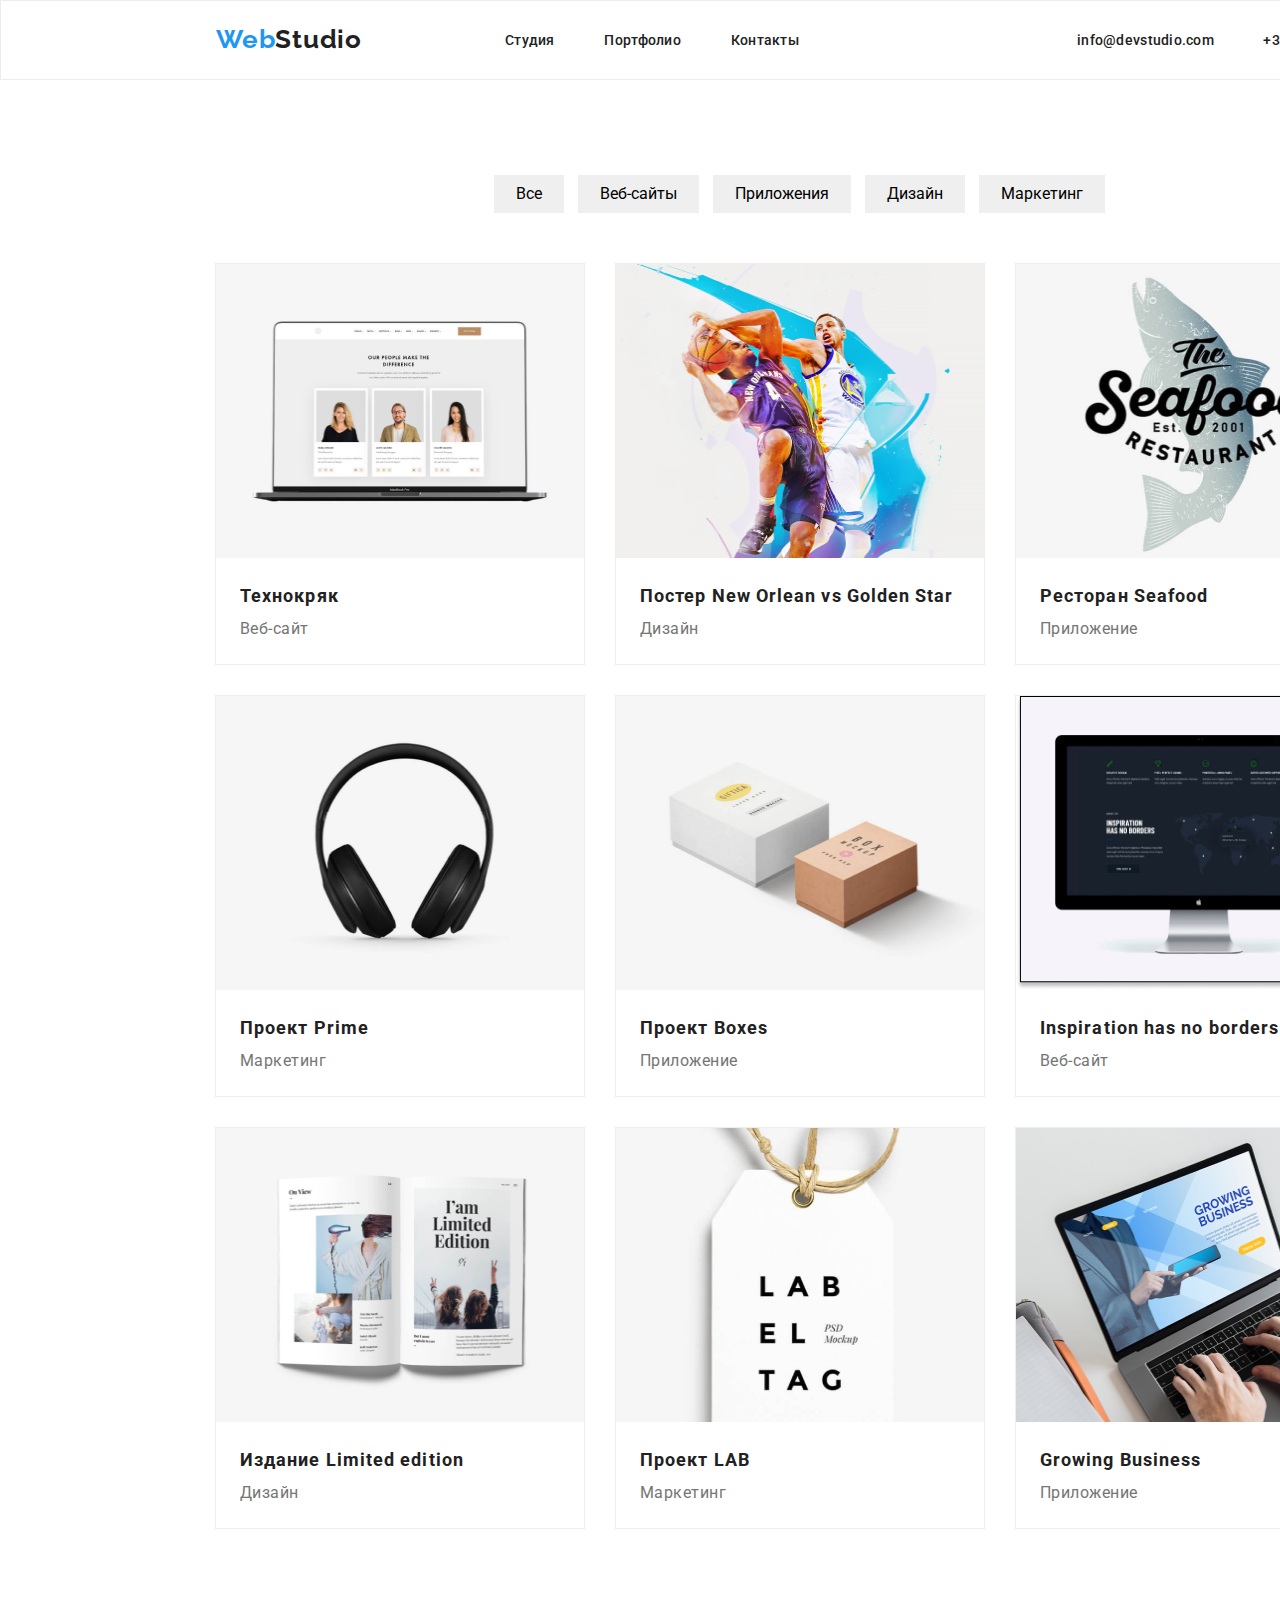
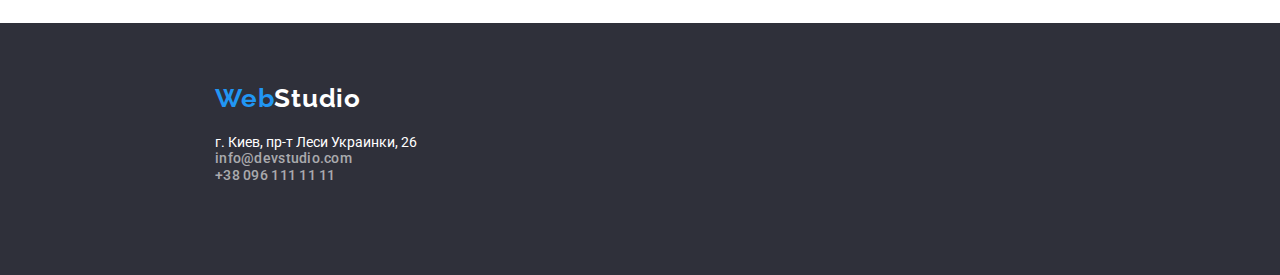
==== portfolio.html @ d3f6ed9a "dz3flex" ====
<!DOCTYPE html>
<html lang="ru">
  <head>
    <meta charset="UTF-8" />
    <meta http-equiv="X-UA-Compatible" content="IE=edge" />
    <meta name="viewport" content="width=device-width, initial-scale=1.0" />
    <title>Portfolio</title>
    <!-- Сначала нормализатор -->
    <link
      rel="stylesheet"
      href="https://cdnjs.cloudflare.com/ajax/libs/modern-normalize/1.0.0/modern-normalize.min.css"
    />
    <link rel="preconnect" href="https://fonts.gstatic.com" />
    <link
      href="https://fonts.googleapis.com/css2?family=Raleway:wght@700&family=Roboto:wght@400;500;700;900&display=swap"
      rel="stylesheet"
    />
    <link rel="stylesheet" href="./css/styles.css" />
  </head>
  <body>
    <div class="portfolio-container">
      <header>
        <div class="header-container">
          <a lang="en" href="./index.html" class="logo">
            <span class="logo-color-blue">Web</span>Studio</a
          >
          <nav class="nav">
            <ul class="nav-links">
              <li><a href="./index.html" class="link">Студия</a></li>
              <li><a href="./portfolio.html" class="link">Портфолио</a></li>
              <li><a href="#" class="link">Контакты</a></li>
            </ul>
            <ul class="contacts-links">
              <li><a href="mailto:info@devstudio.com" class="link">info@devstudio.com</a></li>
              <li><a href="tel:+380961111111" class="link">+38 096 111 11 11</a></li>
            </ul>
          </nav>
        </div>
      </header>
      <main>
        <div class="main-section">
          <!--Filters section-->
          <h1 class="hidden">Фильтры</h1>
          <nav class="buttons-box">
            <ul class="filter-buttons">
              <li><button type="button" class="button">Все</button></li>
              <li><button type="button" class="button">Веб-сайты</button></li>
              <li><button type="button" class="button">Приложения</button></li>
              <li><button type="button" class="button">Дизайн</button></li>
              <li><button type="button" class="button">Маркетинг</button></li>
            </ul>
          </nav>
          <!--Projects section-->
          <section class="projects">
            <ul class="projects-set">
              <li class="item">
                <img src="./images/img2.1.png" alt="вебсайт" width="370" height="294" />
                <div class="item-text">
                  <h2 class="project-title">Технокряк</h2>
                  <p class="project-text">Веб-сайт</p>
                </div>
              </li>
              <li class="item">
                <img src="./images/img2.2.png" alt="вебсайт" width="370" height="294" />
                <div class="item-text">
                  <h2 class="project-title">Постер New Orlean vs Golden Star</h2>
                  <p class="project-text">Дизайн</p>
                </div>
              </li>
              <li class="item">
                <img src="./images/img2.3.png" alt="вебсайт" width="370" height="294" />
                <div class="item-text">
                  <h2 class="project-title">Ресторан Seafood</h2>
                  <p class="project-text">Приложение</p>
                </div>
              </li>
              <li class="item">
                <img src="./images/img2.4.png" alt="вебсайт" width="370" height="294" />
                <div class="item-text">
                  <h2 class="project-title">Проект Prime</h2>
                  <p class="project-text">Маркетинг</p>
                </div>
              </li>
              <li class="item">
                <img src="./images/img2.5.png" alt="вебсайт" width="370" height="294" />
                <div class="item-text">
                  <h2 class="project-title">Проект Boxes</h2>
                  <p class="project-text">Приложение</p>
                </div>
              </li>
              <li class="item">
                <img src="./images/img2.6.png" alt="вебсайт" width="370" height="294" />
                <div class="item-text">
                  <h2 class="project-title">Inspiration has no borders</h2>
                  <p class="project-text">Веб-сайт</p>
                </div>
              </li>
              <li class="item">
                <img src="./images/img2.7.png" alt="вебсайт" width="370" height="294" />
                <div class="item-text">
                  <h2 class="project-title">Издание Limited edition</h2>
                  <p class="project-text">Дизайн</p>
                </div>
              </li>
              <li class="item">
                <img src="./images/img2.8.png" alt="вебсайт" width="370" height="294" />
                <div class="item-text">
                  <h2 class="project-title">Проект LAB</h2>
                  <p class="project-text">Маркетинг</p>
                </div>
              </li>
              <li class="item">
                <img src="./images/img2.9.png" alt="вебсайт" width="370" height="294" />
                <div class="item-text">
                  <h2 class="project-title">Growing Business</h2>
                  <p class="project-text">Приложение</p>
                </div>
              </li>
            </ul>
          </section>
        </div>
      </main>
      <footer>
        <div class="footer-container">
          <a lang="en" href="./index.html" class="logo">
            <span class="logo-color-blue">Web</span><span class="logo-color-white">Studio</span></a
          >
          <address class="adress">
            <ul>
              <li>
                <p>г. Киев, пр-т Леси Украинки, 26</p>
              </li>
              <li>
                <a href="mailto:info@devstudio.com" class="link">info@devstudio.com</a>
              </li>
              <li>
                <a href="tel:+380961111111" class="link">+38 096 111 11 11</a>
              </li>
            </ul>
          </address>
        </div>
      </footer>
    </div>
  </body>
</html>
---- css/styles.css ----
*,
*::after,
*::before {
  box-sizing: border-box;
  margin: 0;
  padding: 0;
}
:root {
  --main-font: 'Roboto';
  --accent-font: 'Raleway';
  --primary-text-color: #212121;
  --primary-white-color: #ffff;
  --accent-color-blue: #2196f3;
  --accent-color-grey: #757575;
  --projects-set-gap: 30px;
}
body {
  font-family: 'Roboto', 'Raleway', sans-serif;
  background-color: #e5e5e5;
  color: var(--primary-text-color);
}
a {
  text-decoration: none;
}
ul {
  list-style: none;
}
img {
  display: block;
  max-width: 100%;
}
.studio-container {
  background-color: var(--primary-white-color);
  width: 1600px;
  margin: 0 auto;
  padding: 0;
}

.button {
  border: none;
}

.header-container {
  width: 1600px;
  height: 80px;
  margin: 0 auto;
  padding: 0 215px;
  display: flex;
  align-items: center;
  border: 1px solid #ececec;
}

.nav {
  width: 1455px;
  display: flex;
  justify-content: space-between;
}
.nav-links {
  display: flex;
  align-items: center;
  width: 294px;
  justify-content: space-between;
  margin-left: 50px;
}
.contacts-links {
  display: flex;
  align-items: center;
  width: 307px;
  justify-content: space-between;
  margin-left: 50px;
}
.logo {
  color: var(--primary-text-color);
  font-family: var(--accent-font);
  line-height: 80px;
  font-weight: bold;
  font-style: normal;
  font-size: 26px;
  line-height: 1.2em;
  letter-spacing: 0.03em;
  margin-right: 93px;
}
.logo-color-blue {
  color: var(--accent-color-blue);
}
.logo-color-white {
  color: var(--primary-white-color);
}
.link {
  font-family: var(--main-font);
  font-style: normal;
  font-weight: 500;
  font-size: 14px;
  line-height: 1.14em;
  letter-spacing: 0.02em;
  color: var(--primary-text-color);
  cursor: pointer;
}

.contacts-links {
  color: var(--accent-color-grey);
}
.footer-container .link {
  color: rgba(255, 255, 255, 0.6);
}
.link:hover,
.link:focus {
  color: var(--accent-color-blue);
}
.hero {
  color: var(--primary-white-color);
  background-color: #2f303a;
  padding: 200px 452px 199px 452px;
  display: flex;
  flex-direction: column;
  align-items: center;
  width: 1600px;
  margin: 0 auto;
}

.hero-title {
  font-family: var(--main-font);
  font-weight: 900;
  font-size: 44px;
  line-height: 1.36em;
  letter-spacing: 6%;
  color: var(--primary-white-color);
  margin-bottom: 30px;
  text-transform: uppercase;
  text-align: center;
  width: 696px;
  height: 120px;
}

.hero-button {
  width: 200px;
  height: 50px;
  background: var(--accent-color-blue);
  border-radius: 4px;
  color: var(--primary-white-color);
  cursor: pointer;
  font-family: var(--main-font);
  font-size: 16px;
  font-weight: 700;
  padding: 10px 32px;
}

.hidden {
  overflow: hidden;
  width: 1px;
  height: 1px;
  opacity: 0;
}
.section-title {
  font-family: var(--main-font);
  font-style: normal;
  font-weight: bold;
  font-size: 36px;
  line-height: 1.16em;
  text-align: center;
  letter-spacing: 0.03em;
  color: var(--primary-text-color);
}
.features {
  display: flex;
  justify-content: space-between;
}
.features-container {
  width: 1170px;
  height: 101px;
  margin: 0 auto;
  margin: 94px 215px;
}
.features-list li:not(:last-child) {
  margin-right: 30px;
}
.features-list li {
  width: 270px;
  height: 101px;
}
.features-title {
  font-family: var(--main-font);
  font-weight: 700;
  font-size: 14px;
  font-style: normal;
  line-height: 1.17em;
  letter-spacing: 0.03em;
  color: var(--primary-text-color);
  text-transform: uppercase;
  margin-bottom: 10px;
}

.features-text {
  font-family: var(--main-font);
  font-weight: 400;
  font-size: 14px;
  font-style: normal;
  line-height: 1.71em;
  color: var(--accent-color-grey);
}
.features-list {
  display: flex;
  justify-content: space-between;
}

.activities-container {
  width: 1170px;
  height: 386px;
  margin: 0 auto;
  margin: 0 215px 20px 215px;
}
.activities-list {
  display: flex;
  justify-content: space-between;
}
.activities-list li:not(:last-child) {
  margin-right: 30px;
}
.section-title {
  font-family: var(--main-font);
  font-weight: 700;
  font-size: 36px;
  font-style: normal;
  line-height: 1.17em;
  color: var(--primary-text-color);
  margin-bottom: 50px;
}
.team-container {
  background-color: #f5f4fa;
  width: 1600px;
  height: 648px;
  margin: 0 auto;
  margin-bottom: 74px;
}
.team-section {
  padding: 94px 215px;
}
.team-list {
  width: 1170px;
  height: 368px;
  display: flex;
  justify-content: space-between;
}
.team-list li:not(:last-child) {
  margin-right: 30px;
}
.team-list li {
  width: 270px;
  height: 368px;
  border-radius: 4px;
  box-shadow: 2px 2px 20px #cfcbcb, 5px 5px 5px #444141;
}

.team-title {
  font-family: var(--main-font);
  font-style: normal;
  font-weight: 500;
  font-size: 16px;
  line-height: 1.18em;
  text-align: center;
  letter-spacing: 0.03em;
  margin: 30px 59px 10px 59px;
}
.team-text {
  font-family: var(--main-font);
  font-style: normal;
  font-weight: normal;
  font-size: 16px;
  line-height: 1.18em;
  text-align: center;
  letter-spacing: 0.03em;
  color: var(--accent-color-grey);
}
.footer-container {
  background-color: #2f303a;
  width: 1600px;
  height: 252px;
  margin: 0 auto;
  display: flex;
  flex-direction: column;
  padding: 60px 1154px 60px 215px;
}

.adress {
  font-family: var(--main-font);
  font-size: 14px;
  font-style: normal;
  color: var(--primary-white-color);
  padding-top: 20px;
}
/*Portfolio*/

.portfolio-container {
  background-color: var(--primary-white-color);
  width: 1600px;
  padding: 0;
  margin: 0 auto;
}
.main-section {
  background-color: var(--primary-white-color);
  width: 1170px;
  margin: 94px 215px;
  padding: 0;
}
.projects {
  width: 1170px;
}
.projects-set {
  margin: 0;
  padding: 0;
  display: flex;
  flex-wrap: wrap;
  margin-left: calc(-1 * var(--projects-set-gap));
  margin-top: calc(-1 * var(--projects-set-gap));
}
.projects-set > .item {
  border: 1px solid #eeeeee;
  width: 370px;
  margin-left: var(--projects-set-gap);
  margin-top: var(--projects-set-gap);
  padding: 0;
}
.item-text {
  padding: 20px 24px;
}
.filter-buttons {
  border-radius: 4px;
  cursor: pointer;
  font-family: var(--main-font);
  font-style: normal;
  font-weight: 500;
  font-size: 16px;
  line-height: 1.16em;
  color: var(--primary-text-color);
  display: flex;
  justify-content: space-between;
}
.filter-buttons .button {
  height: 38px;
  padding: 6px 22px;
}
.buttons-box {
  width: 611px;
  height: 54px;
  margin: 0 279px 34px 279px;
}
.button:hover,
.button:focus {
  background-color: var(--accent-color-blue);
  color: var(--primary-white-color);
}

.project-title {
  font-family: var(--main-font);
  font-style: normal;
  font-weight: bold;
  font-size: 18px;
  line-height: 2em;
  letter-spacing: 0.06em;
  color: var(--primary-text-color);
}
.project-text {
  font-family: var(--main-font);
  font-style: normal;
  font-weight: normal;
  font-size: 16px;
  line-height: 1.87em;
  letter-spacing: 0.03em;
  color: var(--accent-color-grey);
}
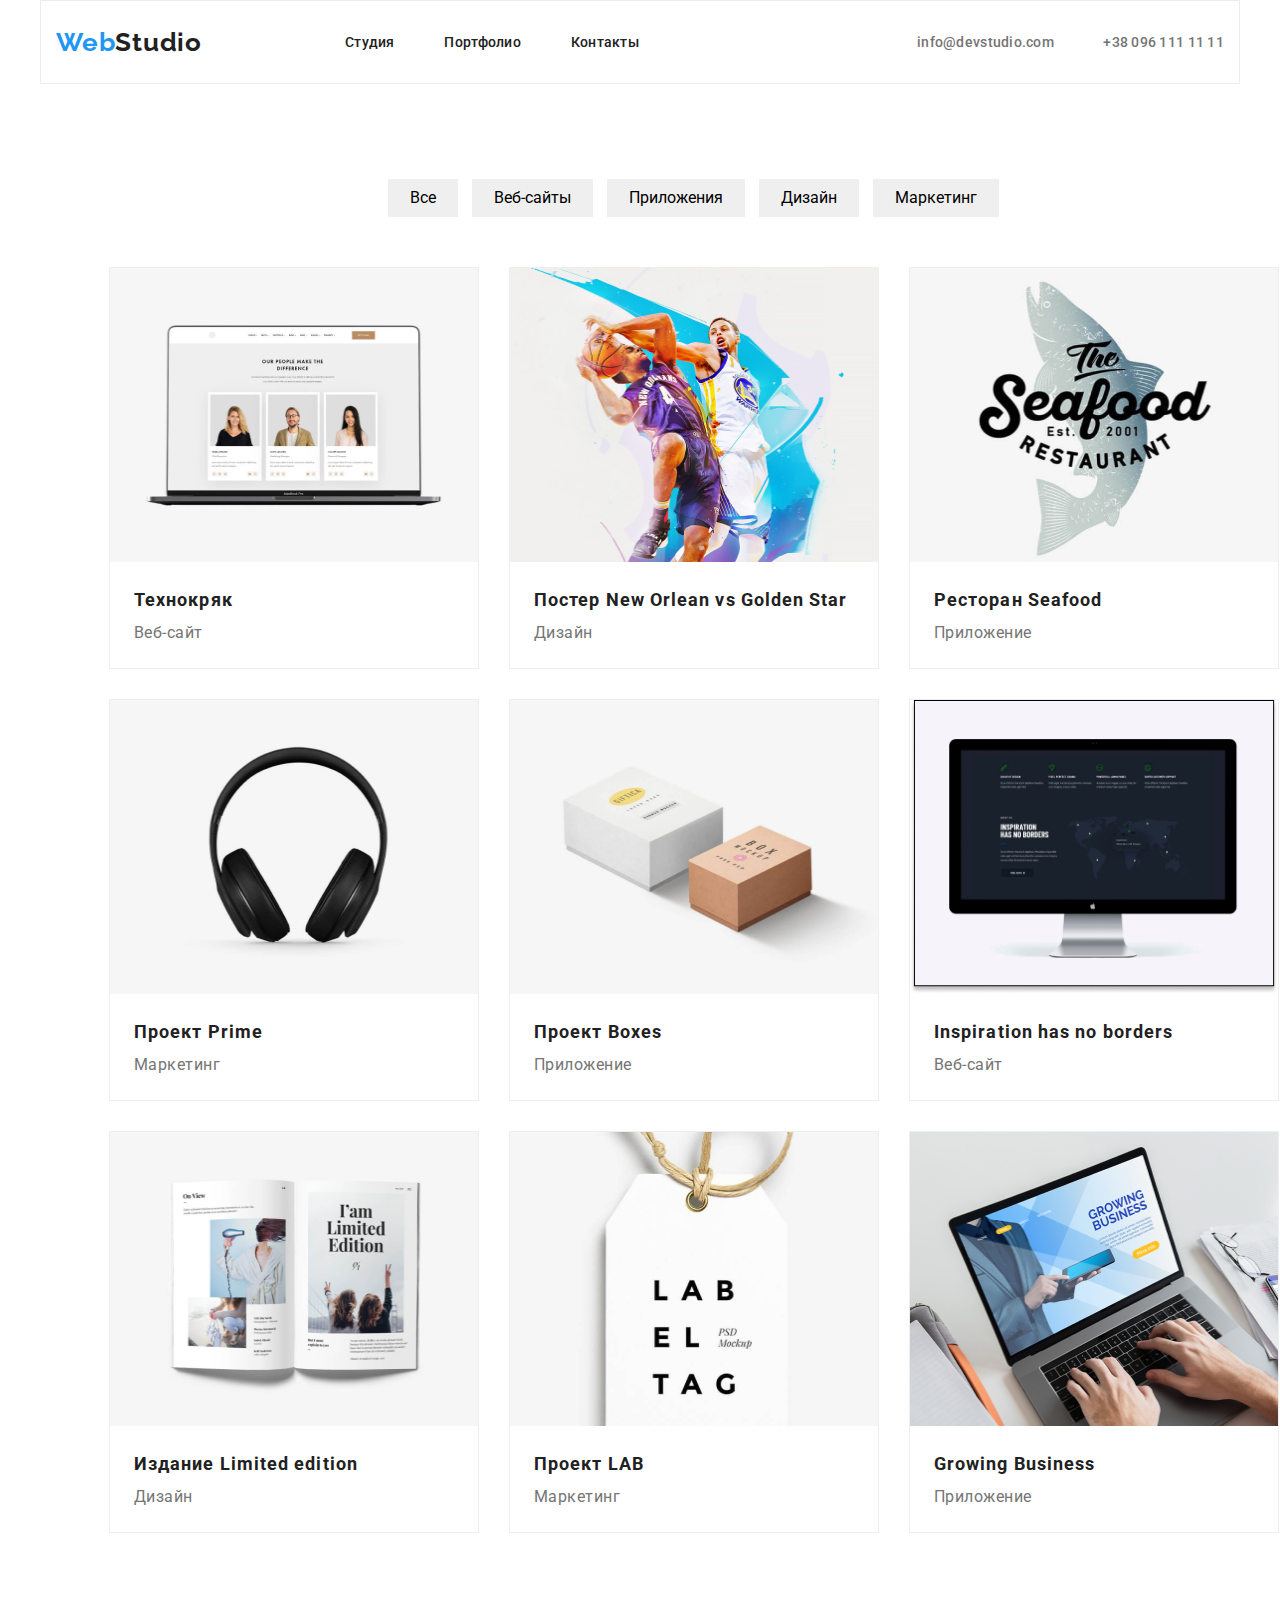
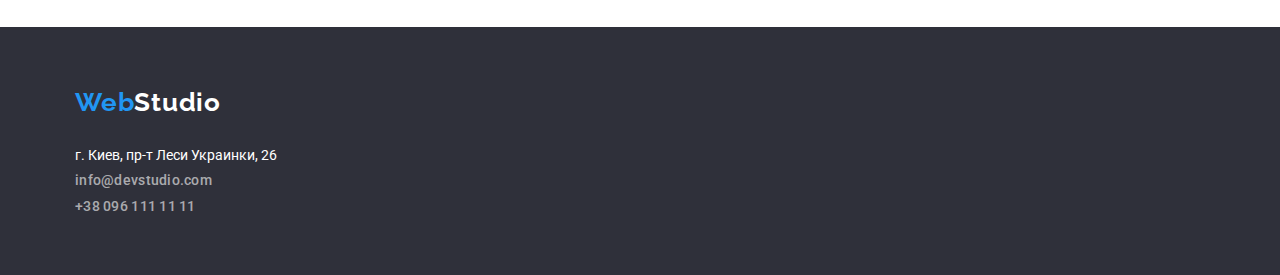
==== commit 19629494: "dz3changes" ====
--- a/portfolio.html
+++ b/portfolio.html
@@ -18,128 +18,126 @@
     <link rel="stylesheet" href="./css/styles.css" />
   </head>
   <body>
-    <div class="portfolio-container">
-      <header>
-        <div class="header-container">
-          <a lang="en" href="./index.html" class="logo">
-            <span class="logo-color-blue">Web</span>Studio</a
-          >
-          <nav class="nav">
-            <ul class="nav-links">
-              <li><a href="./index.html" class="link">Студия</a></li>
-              <li><a href="./portfolio.html" class="link">Портфолио</a></li>
-              <li><a href="#" class="link">Контакты</a></li>
-            </ul>
-            <ul class="contacts-links">
-              <li><a href="mailto:info@devstudio.com" class="link">info@devstudio.com</a></li>
-              <li><a href="tel:+380961111111" class="link">+38 096 111 11 11</a></li>
-            </ul>
-          </nav>
-        </div>
-      </header>
-      <main>
-        <div class="main-section">
-          <!--Filters section-->
-          <h1 class="hidden">Фильтры</h1>
-          <nav class="buttons-box">
-            <ul class="filter-buttons">
-              <li><button type="button" class="button">Все</button></li>
-              <li><button type="button" class="button">Веб-сайты</button></li>
-              <li><button type="button" class="button">Приложения</button></li>
-              <li><button type="button" class="button">Дизайн</button></li>
-              <li><button type="button" class="button">Маркетинг</button></li>
-            </ul>
-          </nav>
-          <!--Projects section-->
-          <section class="projects">
-            <ul class="projects-set">
-              <li class="item">
-                <img src="./images/img2.1.png" alt="вебсайт" width="370" height="294" />
-                <div class="item-text">
-                  <h2 class="project-title">Технокряк</h2>
-                  <p class="project-text">Веб-сайт</p>
-                </div>
-              </li>
-              <li class="item">
-                <img src="./images/img2.2.png" alt="вебсайт" width="370" height="294" />
-                <div class="item-text">
-                  <h2 class="project-title">Постер New Orlean vs Golden Star</h2>
-                  <p class="project-text">Дизайн</p>
-                </div>
-              </li>
-              <li class="item">
-                <img src="./images/img2.3.png" alt="вебсайт" width="370" height="294" />
-                <div class="item-text">
-                  <h2 class="project-title">Ресторан Seafood</h2>
-                  <p class="project-text">Приложение</p>
-                </div>
-              </li>
-              <li class="item">
-                <img src="./images/img2.4.png" alt="вебсайт" width="370" height="294" />
-                <div class="item-text">
-                  <h2 class="project-title">Проект Prime</h2>
-                  <p class="project-text">Маркетинг</p>
-                </div>
-              </li>
-              <li class="item">
-                <img src="./images/img2.5.png" alt="вебсайт" width="370" height="294" />
-                <div class="item-text">
-                  <h2 class="project-title">Проект Boxes</h2>
-                  <p class="project-text">Приложение</p>
-                </div>
-              </li>
-              <li class="item">
-                <img src="./images/img2.6.png" alt="вебсайт" width="370" height="294" />
-                <div class="item-text">
-                  <h2 class="project-title">Inspiration has no borders</h2>
-                  <p class="project-text">Веб-сайт</p>
-                </div>
-              </li>
-              <li class="item">
-                <img src="./images/img2.7.png" alt="вебсайт" width="370" height="294" />
-                <div class="item-text">
-                  <h2 class="project-title">Издание Limited edition</h2>
-                  <p class="project-text">Дизайн</p>
-                </div>
-              </li>
-              <li class="item">
-                <img src="./images/img2.8.png" alt="вебсайт" width="370" height="294" />
-                <div class="item-text">
-                  <h2 class="project-title">Проект LAB</h2>
-                  <p class="project-text">Маркетинг</p>
-                </div>
-              </li>
-              <li class="item">
-                <img src="./images/img2.9.png" alt="вебсайт" width="370" height="294" />
-                <div class="item-text">
-                  <h2 class="project-title">Growing Business</h2>
-                  <p class="project-text">Приложение</p>
-                </div>
-              </li>
-            </ul>
-          </section>
-        </div>
-      </main>
-      <footer>
-        <div class="footer-container">
-          <a lang="en" href="./index.html" class="logo">
-            <span class="logo-color-blue">Web</span><span class="logo-color-white">Studio</span></a
-          >
-          <address class="adress">
-            <ul>
-              <li>
-                <p>г. Киев, пр-т Леси Украинки, 26</p>
-              </li>
-              <li>
-                <a href="mailto:info@devstudio.com" class="link">info@devstudio.com</a>
-              </li>
-              <li>
-                <a href="tel:+380961111111" class="link">+38 096 111 11 11</a>
-              </li>
-            </ul>
-          </address>
-        </div>
-      </footer>
-    </div>
+    <header class="page-header">
+      <div class="container">
+        <a lang="en" href="./index.html" class="logo">
+          <span class="logo-color-blue">Web</span>Studio</a
+        >
+        <nav class="nav">
+          <ul class="nav-links">
+            <li><a href="./index.html" class="link">Студия</a></li>
+            <li><a href="./portfolio.html" class="link">Портфолио</a></li>
+            <li><a href="#" class="link">Контакты</a></li>
+          </ul>
+          <ul class="contacts-links">
+            <li><a href="mailto:info@devstudio.com" class="link">info@devstudio.com</a></li>
+            <li><a href="tel:+380961111111" class="link">+38 096 111 11 11</a></li>
+          </ul>
+        </nav>
+      </div>
+    </header>
+    <main class="main-section">
+      <!--Filters section-->
+      <div class="container">
+        <h1 class="hidden">Фильтры</h1>
+        <nav class="buttons-box">
+          <ul class="filter-buttons">
+            <li><button type="button" class="button">Все</button></li>
+            <li><button type="button" class="button">Веб-сайты</button></li>
+            <li><button type="button" class="button">Приложения</button></li>
+            <li><button type="button" class="button">Дизайн</button></li>
+            <li><button type="button" class="button">Маркетинг</button></li>
+          </ul>
+        </nav>
+        <!--Projects section-->
+        <section class="projects">
+          <ul class="projects-set">
+            <li class="item">
+              <img src="./images/img2.1.png" alt="вебсайт" width="370" height="294" />
+              <div class="item-text">
+                <h2 class="project-title">Технокряк</h2>
+                <p class="project-text">Веб-сайт</p>
+              </div>
+            </li>
+            <li class="item">
+              <img src="./images/img2.2.png" alt="вебсайт" width="370" height="294" />
+              <div class="item-text">
+                <h2 class="project-title">Постер New Orlean vs Golden Star</h2>
+                <p class="project-text">Дизайн</p>
+              </div>
+            </li>
+            <li class="item">
+              <img src="./images/img2.3.png" alt="вебсайт" width="370" height="294" />
+              <div class="item-text">
+                <h2 class="project-title">Ресторан Seafood</h2>
+                <p class="project-text">Приложение</p>
+              </div>
+            </li>
+            <li class="item">
+              <img src="./images/img2.4.png" alt="вебсайт" width="370" height="294" />
+              <div class="item-text">
+                <h2 class="project-title">Проект Prime</h2>
+                <p class="project-text">Маркетинг</p>
+              </div>
+            </li>
+            <li class="item">
+              <img src="./images/img2.5.png" alt="вебсайт" width="370" height="294" />
+              <div class="item-text">
+                <h2 class="project-title">Проект Boxes</h2>
+                <p class="project-text">Приложение</p>
+              </div>
+            </li>
+            <li class="item">
+              <img src="./images/img2.6.png" alt="вебсайт" width="370" height="294" />
+              <div class="item-text">
+                <h2 class="project-title">Inspiration has no borders</h2>
+                <p class="project-text">Веб-сайт</p>
+              </div>
+            </li>
+            <li class="item">
+              <img src="./images/img2.7.png" alt="вебсайт" width="370" height="294" />
+              <div class="item-text">
+                <h2 class="project-title">Издание Limited edition</h2>
+                <p class="project-text">Дизайн</p>
+              </div>
+            </li>
+            <li class="item">
+              <img src="./images/img2.8.png" alt="вебсайт" width="370" height="294" />
+              <div class="item-text">
+                <h2 class="project-title">Проект LAB</h2>
+                <p class="project-text">Маркетинг</p>
+              </div>
+            </li>
+            <li class="item">
+              <img src="./images/img2.9.png" alt="вебсайт" width="370" height="294" />
+              <div class="item-text">
+                <h2 class="project-title">Growing Business</h2>
+                <p class="project-text">Приложение</p>
+              </div>
+            </li>
+          </ul>
+        </section>
+      </div>
+    </main>
+    <footer class="page-footer">
+      <div class="container">
+        <a lang="en" href="./index.html" class="logo">
+          <span class="logo-color-blue">Web</span><span class="logo-color-white">Studio</span></a
+        >
+        <address class="adress">
+          <ul>
+            <li>
+              <p>г. Киев, пр-т Леси Украинки, 26</p>
+            </li>
+            <li>
+              <a href="mailto:info@devstudio.com" class="link">info@devstudio.com</a>
+            </li>
+            <li>
+              <a href="tel:+380961111111" class="link">+38 096 111 11 11</a>
+            </li>
+          </ul>
+        </address>
+      </div>
+    </footer>
   </body>
 </html>
--- a/css/styles.css
+++ b/css/styles.css
@@ -29,27 +29,27 @@
   display: block;
   max-width: 100%;
 }
-.studio-container {
-  background-color: var(--primary-white-color);
-  width: 1600px;
+
+.container {
+  width: 1200px;
   margin: 0 auto;
-  padding: 0;
-}
-
+  padding: 0 15px;
+  box-sizing: border-box;
+}
 .button {
   border: none;
 }
 
-.header-container {
-  width: 1600px;
-  height: 80px;
-  margin: 0 auto;
-  padding: 0 215px;
+.page-header .container {
   display: flex;
   align-items: center;
   border: 1px solid #ececec;
 }
-
+.page-header,
+.features-section,
+.activities-section {
+  background-color: #ffffff;
+}
 .nav {
   width: 1455px;
   display: flex;
@@ -61,6 +61,7 @@
   width: 294px;
   justify-content: space-between;
   margin-left: 50px;
+  padding: 32px 0;
 }
 .contacts-links {
   display: flex;
@@ -68,6 +69,7 @@
   width: 307px;
   justify-content: space-between;
   margin-left: 50px;
+  padding: 32px 0;
 }
 .logo {
   color: var(--primary-text-color);
@@ -97,29 +99,31 @@
   cursor: pointer;
 }
 
-.contacts-links {
+.contacts-links .link {
   color: var(--accent-color-grey);
 }
-.footer-container .link {
+.page-footer .link {
   color: rgba(255, 255, 255, 0.6);
 }
 .link:hover,
 .link:focus {
   color: var(--accent-color-blue);
 }
-.hero {
-  color: var(--primary-white-color);
-  background-color: #2f303a;
-  padding: 200px 452px 199px 452px;
+
+.hero-section .container {
+  color: var(--primary-white-color);
   display: flex;
   flex-direction: column;
   align-items: center;
-  width: 1600px;
   margin: 0 auto;
 }
-
+.hero-section {
+  padding: 94px;
+  background-color: #2f303a;
+}
 .hero-title {
   font-family: var(--main-font);
+  font-style: normal;
   font-weight: 900;
   font-size: 44px;
   line-height: 1.36em;
@@ -129,7 +133,6 @@
   text-transform: uppercase;
   text-align: center;
   width: 696px;
-  height: 120px;
 }
 
 .hero-button {
@@ -143,14 +146,18 @@
   font-size: 16px;
   font-weight: 700;
   padding: 10px 32px;
-}
-
+  border: none;
+}
+.hero-button:hover {
+  background-color: #188ce8;
+}
 .hidden {
   overflow: hidden;
   width: 1px;
   height: 1px;
   opacity: 0;
 }
+
 .section-title {
   font-family: var(--main-font);
   font-style: normal;
@@ -161,15 +168,8 @@
   letter-spacing: 0.03em;
   color: var(--primary-text-color);
 }
-.features {
-  display: flex;
-  justify-content: space-between;
-}
-.features-container {
-  width: 1170px;
-  height: 101px;
-  margin: 0 auto;
-  margin: 94px 215px;
+.features-section {
+  padding: 94px;
 }
 .features-list li:not(:last-child) {
   margin-right: 30px;
@@ -202,12 +202,8 @@
   display: flex;
   justify-content: space-between;
 }
-
-.activities-container {
-  width: 1170px;
-  height: 386px;
-  margin: 0 auto;
-  margin: 0 215px 20px 215px;
+.activities-section {
+  padding-bottom: 94px;
 }
 .activities-list {
   display: flex;
@@ -225,30 +221,28 @@
   color: var(--primary-text-color);
   margin-bottom: 50px;
 }
-.team-container {
+.team-section {
   background-color: #f5f4fa;
-  width: 1600px;
-  height: 648px;
-  margin: 0 auto;
-  margin-bottom: 74px;
-}
-.team-section {
-  padding: 94px 215px;
-}
+  padding: 94px;
+}
+
 .team-list {
-  width: 1170px;
-  height: 368px;
   display: flex;
   justify-content: space-between;
 }
 .team-list li:not(:last-child) {
   margin-right: 30px;
+}
+.team-card {
+  background-color: var(--primary-white-color);
+  padding: 30px auto;
 }
 .team-list li {
   width: 270px;
   height: 368px;
-  border-radius: 4px;
-  box-shadow: 2px 2px 20px #cfcbcb, 5px 5px 5px #444141;
+  border-radius: 0px 0px 4px 4px;
+  box-shadow: 0px 1px 3px rgba(0, 0, 0, 0.12), 0px 1px 1px rgba(0, 0, 0, 0.14),
+    0px 2px 1px rgba(0, 0, 0, 0.2);
 }
 
 .team-title {
@@ -271,14 +265,13 @@
   letter-spacing: 0.03em;
   color: var(--accent-color-grey);
 }
-.footer-container {
+.page-footer .container {
+  display: flex;
+  flex-direction: column;
+}
+.page-footer {
   background-color: #2f303a;
-  width: 1600px;
-  height: 252px;
-  margin: 0 auto;
-  display: flex;
-  flex-direction: column;
-  padding: 60px 1154px 60px 215px;
+  padding: 60px;
 }
 
 .adress {
@@ -288,23 +281,15 @@
   color: var(--primary-white-color);
   padding-top: 20px;
 }
+.adress li {
+  margin-top: 9px;
+}
 /*Portfolio*/
-
-.portfolio-container {
-  background-color: var(--primary-white-color);
-  width: 1600px;
-  padding: 0;
-  margin: 0 auto;
-}
 .main-section {
   background-color: var(--primary-white-color);
-  width: 1170px;
-  margin: 94px 215px;
-  padding: 0;
-}
-.projects {
-  width: 1170px;
-}
+  padding: 94px;
+}
+
 .projects-set {
   margin: 0;
   padding: 0;
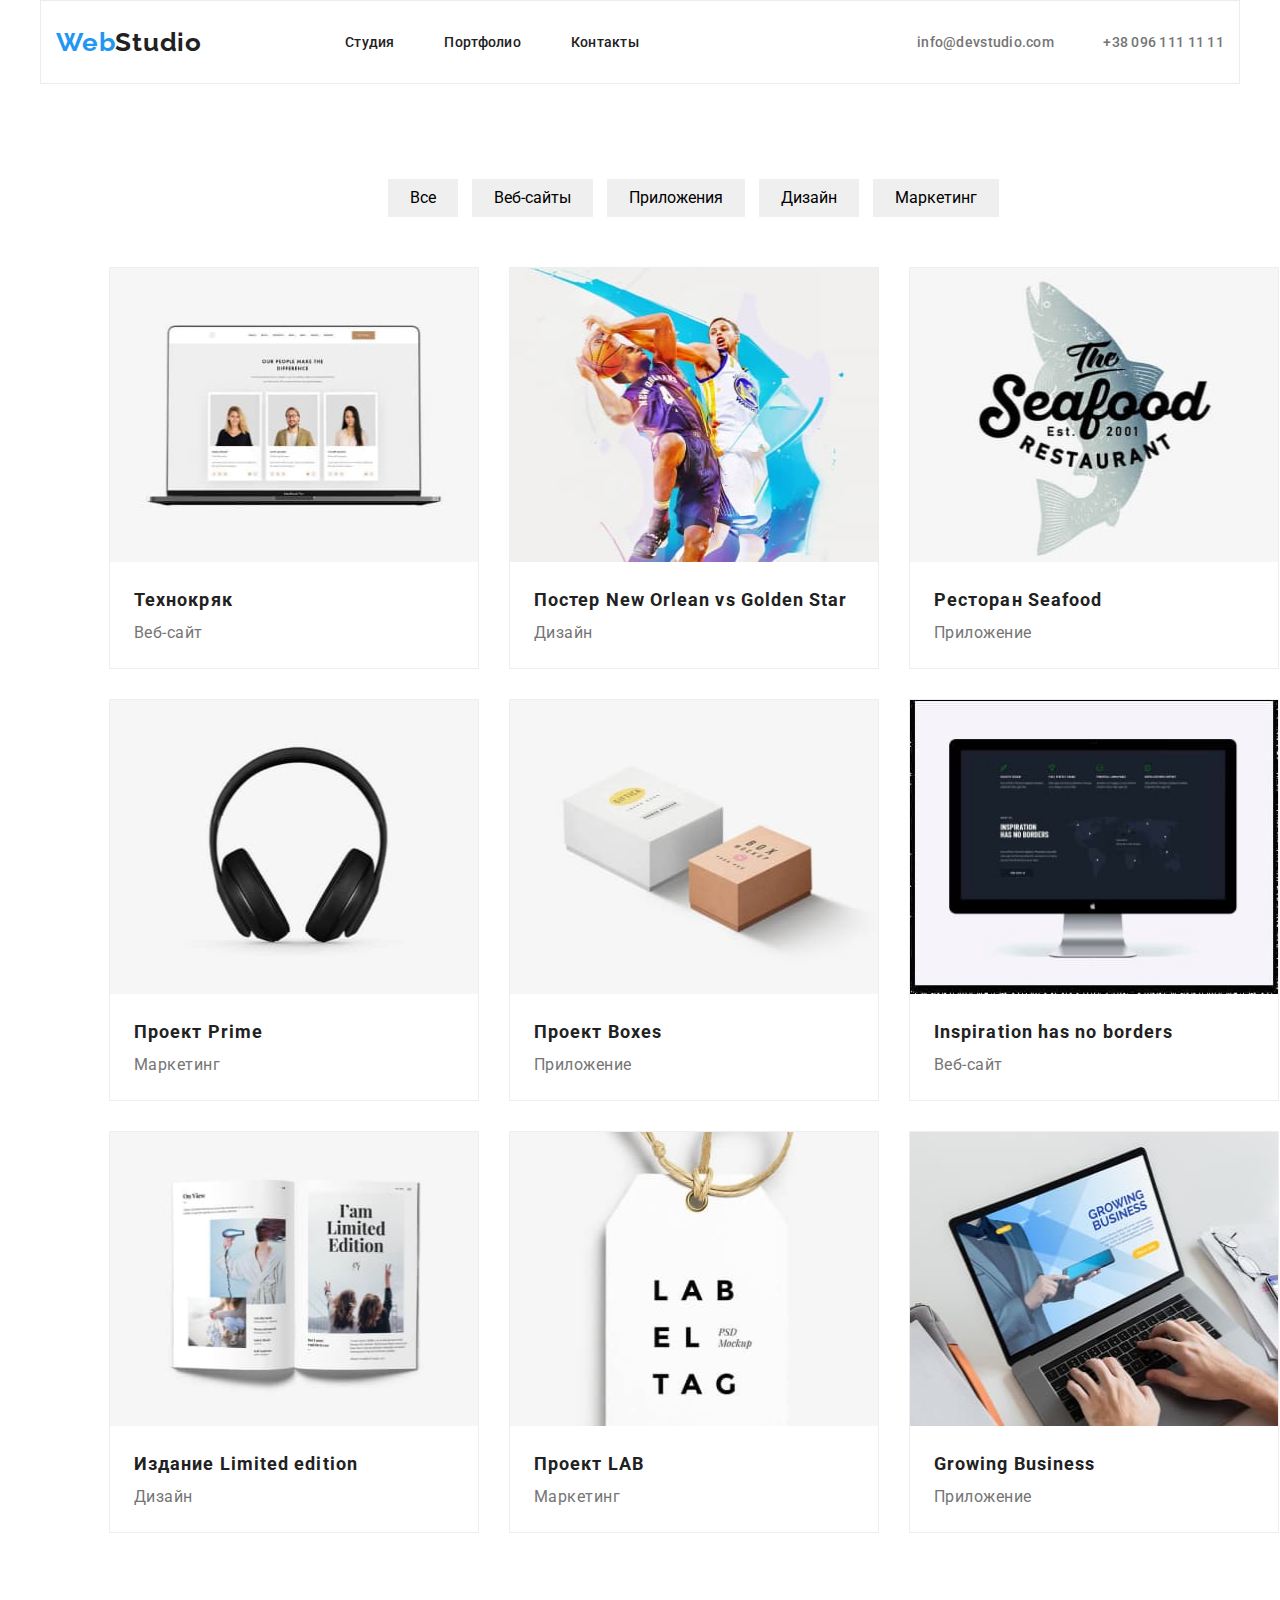
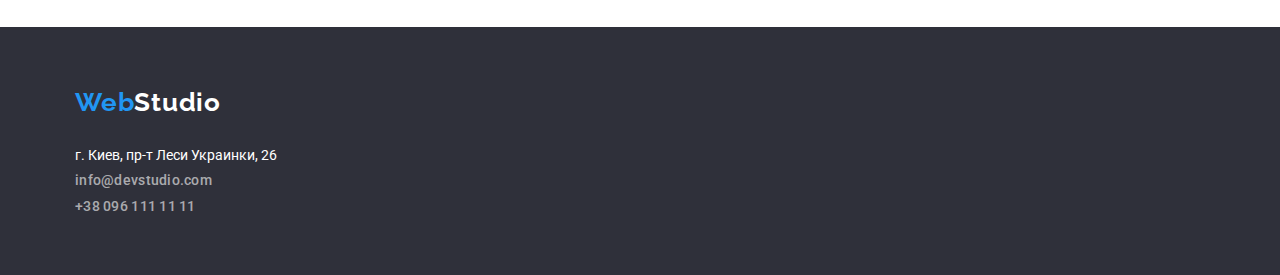
==== commit 460e767b: "dz3changedfoto" ====
--- a/portfolio.html
+++ b/portfolio.html
@@ -53,63 +53,63 @@
         <section class="projects">
           <ul class="projects-set">
             <li class="item">
-              <img src="./images/img2.1.png" alt="вебсайт" width="370" height="294" />
+              <img src="./images/img2.1.jpg" alt="вебсайт" width="370" height="294" />
               <div class="item-text">
                 <h2 class="project-title">Технокряк</h2>
                 <p class="project-text">Веб-сайт</p>
               </div>
             </li>
             <li class="item">
-              <img src="./images/img2.2.png" alt="вебсайт" width="370" height="294" />
+              <img src="./images/img2.2.jpg" alt="вебсайт" width="370" height="294" />
               <div class="item-text">
                 <h2 class="project-title">Постер New Orlean vs Golden Star</h2>
                 <p class="project-text">Дизайн</p>
               </div>
             </li>
             <li class="item">
-              <img src="./images/img2.3.png" alt="вебсайт" width="370" height="294" />
+              <img src="./images/img2.3.jpg" alt="вебсайт" width="370" height="294" />
               <div class="item-text">
                 <h2 class="project-title">Ресторан Seafood</h2>
                 <p class="project-text">Приложение</p>
               </div>
             </li>
             <li class="item">
-              <img src="./images/img2.4.png" alt="вебсайт" width="370" height="294" />
+              <img src="./images/img2.4.jpg" alt="вебсайт" width="370" height="294" />
               <div class="item-text">
                 <h2 class="project-title">Проект Prime</h2>
                 <p class="project-text">Маркетинг</p>
               </div>
             </li>
             <li class="item">
-              <img src="./images/img2.5.png" alt="вебсайт" width="370" height="294" />
+              <img src="./images/img2.5.jpg" alt="вебсайт" width="370" height="294" />
               <div class="item-text">
                 <h2 class="project-title">Проект Boxes</h2>
                 <p class="project-text">Приложение</p>
               </div>
             </li>
             <li class="item">
-              <img src="./images/img2.6.png" alt="вебсайт" width="370" height="294" />
+              <img src="./images/img2.6.jpg" alt="вебсайт" width="370" height="294" />
               <div class="item-text">
                 <h2 class="project-title">Inspiration has no borders</h2>
                 <p class="project-text">Веб-сайт</p>
               </div>
             </li>
             <li class="item">
-              <img src="./images/img2.7.png" alt="вебсайт" width="370" height="294" />
+              <img src="./images/img2.7.jpg" alt="вебсайт" width="370" height="294" />
               <div class="item-text">
                 <h2 class="project-title">Издание Limited edition</h2>
                 <p class="project-text">Дизайн</p>
               </div>
             </li>
             <li class="item">
-              <img src="./images/img2.8.png" alt="вебсайт" width="370" height="294" />
+              <img src="./images/img2.8.jpg" alt="вебсайт" width="370" height="294" />
               <div class="item-text">
                 <h2 class="project-title">Проект LAB</h2>
                 <p class="project-text">Маркетинг</p>
               </div>
             </li>
             <li class="item">
-              <img src="./images/img2.9.png" alt="вебсайт" width="370" height="294" />
+              <img src="./images/img2.9.jpg" alt="вебсайт" width="370" height="294" />
               <div class="item-text">
                 <h2 class="project-title">Growing Business</h2>
                 <p class="project-text">Приложение</p>
